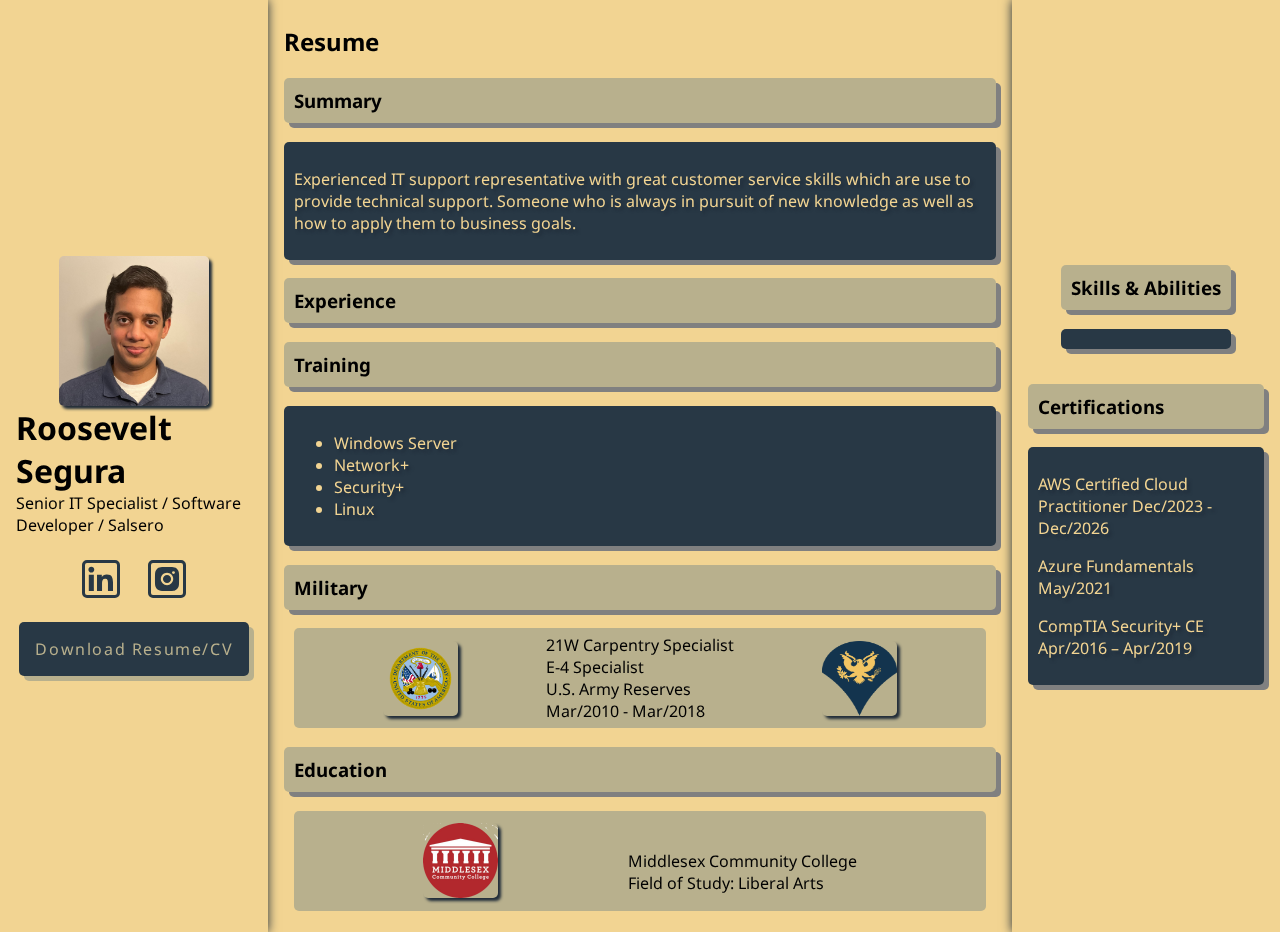
==== index.html @ 820434e1 "fixed links and added download" ====
<!DOCTYPE html>
<html lang="en">

<head>
  <meta charset="UTF-8" />
  <meta name="viewport" content="width=device-width, initial-scale=1.0" />
  <link rel="stylesheet" href="/src/styles/styles.css" />
  <link href='https://unpkg.com/boxicons@2.1.4/css/boxicons.min.css' rel='stylesheet'>
  <script type="module" src="./script.js" async></script>

  <title>Roosevelt Resume</title>
</head>

<body class="container">
  <!-- 
    Sidebar starts
  -->
  <aside>
    <!-- Photo -->
    <img src="/assets/profile.jpg" alt="Profile Picture">
    <!-- Name -->
    <header>
      <h1>Roosevelt Segura</h1>
      <p>Senior IT Specialist / Software Developer / Salsero </p>
    </header>
    <!-- Options -->
   
    <!-- Links -->
<div class="social">
  <a href="https://www.linkedin.com/in/rooseveltbsegura"><i class='bx bxl-linkedin'></i></a>
  <a href="https://www.instagram.com/salsasegura/"><i class='bx bxl-instagram-alt'></i></a>
</div>
<!-- Download Button -->

<a href="" download="Resume 23.12.pdf" class="btn">Download Resume/CV</a>

  </aside>
  <!-- Sidebar Ends -->

  <!-- Main content -->
  <main>
    <div>
      <!-- Summary -->
      <h2>Resume</h2>
      <div>
        <h3>Summary</h3>
        <div class="summary" id="summary">
          <p>
            Experienced IT support representative with great customer service
            skills which are use to provide technical support. Someone who is
            always in pursuit of new knowledge as well as how to apply them to
            business goals.
          </p>
        </div>
      </div>
      <!-- Summary Ends -->
   
      <!-- Job Experience -->
      <div class="Experience jobs">
        <h3>Experience</h3>
        <div class="jobitems" id="jobbox">
          <!-- PSM @ IHI -->
          <!-- Ventus -->
          <!-- Pillar -->
          <!-- Jounce -->
          
          <!-- <div class="job">
            <div class="jobheader">
              <img src="./assets/jounce.jpg" alt="Jounce" />
              <h4>
                Senior Help Desk Technician
                <br />
                Jounce Therapeutics
                <br />
                Cambridge, MA
                <br />
                July/2021 – Feb/2022
              </h4>
            </div>
            <div class="jobcontent">
              <div class="desc">
                <h4>Description</h4>
                <p>
                  First point of support across the company for all information
                  systems
                  <br />
                  Create Virtual Machines for end-users and business needs.
                  <br />
                  Managed Microsoft 365 accounts.
                  <br />
                  Creation of M365 Teams and email distribution list.
                  <br />
                  Managed Box accounts and permissions to company’s folders
                  <br />
                  Troubleshoot SSO issue.
                  <br />
                  Coordinated with vendors for lab equipment maintenance.
                  <br />
                  Provides basic training to users as needed.
                  <br />
                  Allocate equipment for onboarding and off-boarding personnel.
                  <br />
                  Responded to alerts from endpoint protection software.
                  <br />
                </p>
              </div>
              <div class="tools">
                <h4>Tools</h4>
                <ul>
                  <li>Jira</li>
                  <li>Microsoft 365</li>
                  <li>CyberArk</li>
                </ul>
              </div>
            </div>
          </div> 

          <!-- MGH -->
          
          <!-- <div class="job">
            <div class="jobheader">
              <img src="./assets/mgb.png" alt="image" />
              <h4>
                Desktop Support Analyst
                <br />
                Massachusetts General Hospital
                <br />
                Boston, MA
                <br />
                May/2019 – Present
              </h4>
            </div>
            <div class="jobcontent">
              <div class="desc">
                <h4>Description</h4>
                <p>
                  Collaborate and communicate effectively with colleagues, and
                  other hospital personnel, to facilitate day to day operations.
                  <br />
                  Troubleshoot / repair hardware and software problem
                  <br />
                  Install patches / upgrades to Desktop / Office based
                  applications.
                  <br />
                  Coordinates with System Administrators on mission critical
                  application issues.
                  <br />
                  Provide training and documentation instructions for hardware
                  and software operation for clinical systems.
                  <br />
                  Provide phone, e-mail, on-site, and off-site direct user
                  support as required.
                  <br />
                  Investigates, plans, implements, tests, and debugs operating
                  system software.
                  <br />
                  Troubleshoots and resolves hardware, software, and
                  connectivity problems, including user access and component
                  configuration.
                  <br />
                  Provide advanced technical assistance and maintenance support
                  to department and users.
                  <br />
                  Records and maintains hardware and software inventories for
                  ender user license agreements.
                  <br />
                  Performs problem resolution and provides on-call support for
                  computer/network systems.
                </p>
              </div>
              <div class="tools">
                <h4>Tools</h4>
                <ul>
                  <li>tool</li>
                  <li></li>
                  <li></li>
                </ul>
              </div>
            </div>
          </div> -->

          <!-- Lincoln Lab -->

          <!-- <div class="job">
            <div class="jobheader">
              <img src="./assets/MITblack.png" alt="image" />
              <h4>
                System Support Analyst
                <br />
                MIT Lincoln Laboratory
                <br />
                Lexington, MA
                <br />
                Apr/2019 – May/2019
              </h4>
            </div>
            <div class="jobcontent">
              <div class="desc">
                <h4>Description</h4>
                <p>
                  Provide desktop and laptop desk side support for Windows & Mac
                  systems.
                  <br />
                  Provide technical support and training to personal computer
                  and PC network users. <br />
                  Assist users in solving IT problems using available hardware
                  and software tools.
                  <br />
                  Support, install, and maintain personal computers, local area
                  networks, operating systems, software, and related IT
                  peripherals.
                  <br />
                  Install and support hardware and software components for user
                  groups, perform preventive maintenance, and test equipment.
                  <br />
                  Evaluate system configuration and software to ensure effective
                  use of hardware resources. <br />
                  Engage with users to determine their potential future business
                  requirements and create ways to streamline making these
                  requirements a reality.
                  <br />
                  Provide positive customer experiences when working with users.
                  <br />
                  Use “Footprints” ticketing system daily to triage tickets,
                  escalations, issues, etc.
                </p>
              </div>
              <div class="tools">
                <h4>Tools</h4>
                <ul>
                  <li>tool</li>
                  <li></li>
                  <li></li>
                </ul>
              </div>
            </div>
          </div>  -->

          <!-- Netscout -->

        <!-- <div class="job">
            <div class="jobheader">
              <img src="./assets/NS_ORB_COL_POS_RGB.svg" alt="image" />
              <h4>
                IT Help Desk Support Specialist
                <br />
                Netscout
                <br />
                Westford, MA
                <br />
                Nov/2018 – Mar/2019
              </h4>
            </div>
            <div class="jobcontent">
              <div class="desc">
                <h4>Description</h4>
                <p>
                  Provide desktop end-user support, PC setup/configuration and
                  resolution of all IT Client Services requests, for local and
                  remote employees.
                  <br />
                  Provide technical support to end users in support of hardware,
                  software, peripherals, and network infrastructure.
                  <br />
                  Build and deploy various brands of personal computers with
                  associated configurations.
                  <br />
                  Deploy and support VOIP phone hardware and software.
                  <br />
                  Maintain and enforce corporate hardware, software, and
                  anti-virus policies.
                  <br />
                  Update online helpdesk ticketing system, to track progress and
                  status.
                  <br />
                  Attend regular staff meetings to report on tasks.
                  <br />
                  Act as a resource for all employees regarding technical
                  questions, and training.
                </p>
              </div>
              <div class="tools">
                <h4>Tools</h4>
                <ul>
                  <li>tool</li>
                  <li></li>
                  <li></li>
                </ul>
              </div>
            </div>
          </div>  -->

          <!-- MilliporeSigma -->

          <!-- <div class="job">
            <div class="jobheader">
              <img src="./assets/millipore.png" alt="" />
              <h4>
                Line Assembler
                <br />
                MilliporeSigma
                <br />
                Danvers, MA
                <br />
                Apr/2018 – Oct/2018
              </h4>
            </div>
            <div class="jobcontent">
              <div class="desc">
                <h4>Description</h4>
                <p>
                  Followed detailed instructions and established procedures
                  during the assembly of product.
                  <br />
                  producing and packaging medical disposables in a
                  bio-pharmaceutical environment.
                  <br />
                  Maintains a safe and clean working environment by complying
                  with procedures, rules, and regulations.
                </p>
              </div>
              <div class="tools">
                <h4>Tools</h4>
                <ul>
                  <li>tool</li>
                  <li></li>
                  <li></li>
                </ul>
              </div>
            </div>
          </div> -->

          <!-- 1Path -->

          <!-- <div class="job">
            <div class="jobheader">
              <img src="./assets/1Path.png" alt="" />
              <h4>
                Help Desk Technician I
                <br />
                1Path
                <br />
                North Andover, MA
                <br />
                Aug/2017 – Jan/2018
              </h4>
            </div>
            <div class="jobcontent">
              <div class="desc">
                <h4>Description</h4>
                <p>
                  Install, modify, and repair computer hardware and software.
                  <br />
                  Manage Active Directory.
                  <br />
                  Manage and Troubleshoot Office 365 email.
                  <br />
                  Troubleshoot MS Windows 7 & 10.
                  <br />
                  Coordinate with remote users for PC repairs and diagnostics.
                  <br />
                  Troubleshoot network connectivity issues, working with remote
                  users on a corporate network.
                </p>
              </div>
              <div class="tools">
                <h4>Tools</h4>
                <ul>
                  <li>tool</li>
                  <li></li>
                  <li></li>
                </ul>
              </div>
            </div>
          </div> 

           G4S

          <!-- <div class="job">
            <div class="jobheader">
              <img src="./assets/G4S-Logo.png" alt="" />
              <h4>
                Help Desk Technician I
                <br />
                G4S Secure Integration
                <br />
                Burlington, MA
                <br />
                Oct/2016 – March/2017
              </h4>
            </div>
            <div class="jobcontent">
              <div class="desc">
                <h4>Description</h4>
                <p>
                  Monitor hardware, software and networks.
                  <br />
                  Used internal ticketing systems to track, manage, review machine
                  issues.
                </p>
              </div>
              <div class="tools">
                <h4>Tools</h4>
                <ul>
                  <li>tool</li>
                  <li></li>
                  <li></li>
                </ul>
              </div>
            </div>
          </div> -->

          <!--Job Items End -->
        </div>
          <!-- Job Experience Ends -->
      </div>
       <!-- Trainig Starts -->
       <div>
        <h3>Training</h3>
        <div class="training">
          <ul>
            <li>Windows Server</li>
            <li>Network+</li>
            <li>Security+</li>
            <li>Linux</li>
          </ul>
        </div>
      </div>
<!-- Training Ends -->
      <!-- Military -->
      <div>
        <h3>Military</h3>
        <div class="military">
          <img src="./assets/sealArmy.png" alt="" />
          <p>
            21W Carpentry Specialist
            <br />
            E-4 Specialist
            <br />
            U.S. Army Reserves
            <br />
            Mar/2010 - Mar/2018
          </p>
          <img src="./assets/e4.png" alt="" />
        </div>
      </div>
      <div>
        <h3>Education</h3>
        <div class="education">
          <img src="./assets/MCC-300x300.webp" alt="MMC logo">
          <p>
            <br>
            Middlesex Community College
            <br>
            Field of Study: Liberal Arts
        </div>
        </p>
      </div>
    </div>
  </main>
  <!-- Third Column -->
<div class="thirdcolumn">
  <!-- Skills -->
  <div>
    <h3>Skills & Abilities</h3>
    <ul class="skills" id="skillbox">
    </ul>
  </div>
  <!-- Skill Ends -->
  <!-- Certification -->
  <div>
    <h3>Certifications</h3>
    <div class="certs"> 
      <p>AWS Certified Cloud Practitioner Dec/2023 - Dec/2026</p>
      <p>Azure Fundamentals May/2021</p>
      <p>CompTIA Security+ CE Apr/2016 – Apr/2019</p>
      
    </div>
  </div>
  <!-- Certifications End -->
</div>
  <!-- End of third Column -->
 
</body>

</html>
---- src/styles/styles.css ----
@import"https://fonts.googleapis.com/css2?family=Noto+Sans&display=swap";*{font-family:Arial,Helvetica,sans-serif;font-family:"Noto Sans",sans-serif}.social a{text-decoration:none;display:inline-flex;justify-content:center;align-items:center;width:2rem;height:2rem;background:rgba(0,0,0,0);border:.2rem solid #283845;border-radius:5px;font-size:2rem;color:#283845;margin:1.5rem .75rem 1.5rem;transition:.5s ease}.social a:hover{background-color:#202c39;color:#b8b08d;box-shadow:0 0 .5rem #202c39}.btn{text-decoration:none;display:inline-block;padding:1rem;background:#283845;border-radius:5px;box-shadow:5px 5px 0px #b8b08d;font-size:1rem;color:#b8b08d;letter-spacing:.1rem;transition:.5s ease}btn:hover{box-shadow:none}.container{display:grid;grid-template-columns:1fr 2.5fr 1fr;margin:0;background-color:#f2d492}.container aside{display:grid;align-content:center;justify-items:center;height:100vh;position:sticky;align-self:start;top:0;padding:1rem;margin-right:1rem;box-shadow:0px 0px 10px #202c39}.container aside img{width:150px}.container aside header,.container aside h1,.container aside p{margin:0%;padding:0%}.container aside ul{margin:0;padding:0}.container aside li{text-decoration:none;list-style:none;padding:.5rem}main{margin:auto;max-width:800px;top:0;bottom:0}h3{background-color:#b8b08d;padding:10px;border-radius:5px;box-shadow:5px 5px 0px gray}.skills,.summary,.certs,.training{background-color:#283845;color:#f2d492;box-shadow:5px 5px 0px gray;border-radius:5px;text-shadow:3px 3px 3px #202c39;padding:10px;border-radius:5px;list-style:none}img{height:auto;width:75px;border-radius:5px;box-shadow:3px 3px 3px #202c39}.job{background-color:#f29559;padding:0px;margin:10px;display:grid;min-width:300px;border-radius:5px}.job h4{margin:0%}.job .jobheader{background-color:#283845;max-height:75px;display:flex;align-items:center;padding:10px;gap:10px;box-shadow:5px 5px 0px gray;border-radius:5px;text-shadow:3px 3px 3px #202c39}.job .jobheader h4{color:#f2d492}.job .jobcontent{display:grid;grid-template-columns:1fr minmax(125px, 150px);padding:10px;color:#283845;font-weight:bold}.job .jobcontent h4{display:grid;place-items:center;text-decoration:underline}.job .jobcontent .desc{min-width:150px}.job .jobcontent .tools{min-width:125px}.job .jobcontent .tools li{list-style-type:none}.military{height:100px;border-radius:5px;display:flex;justify-content:space-evenly;align-items:center;margin:10px;background-color:#b8b08d}.military img{border-radius:5px;height:75px}.education{height:100px;border-radius:5px;display:flex;justify-content:space-evenly;align-items:center;margin:10px;background-color:#b8b08d}.education img{border-radius:5px;height:75px}.thirdcolumn{z-index:-100;display:grid;align-content:center;justify-items:center;height:100vh;position:sticky;align-self:start;top:0;bottom:0;padding:1rem;margin-left:1rem;box-shadow:0px 0px 10px #202c39}
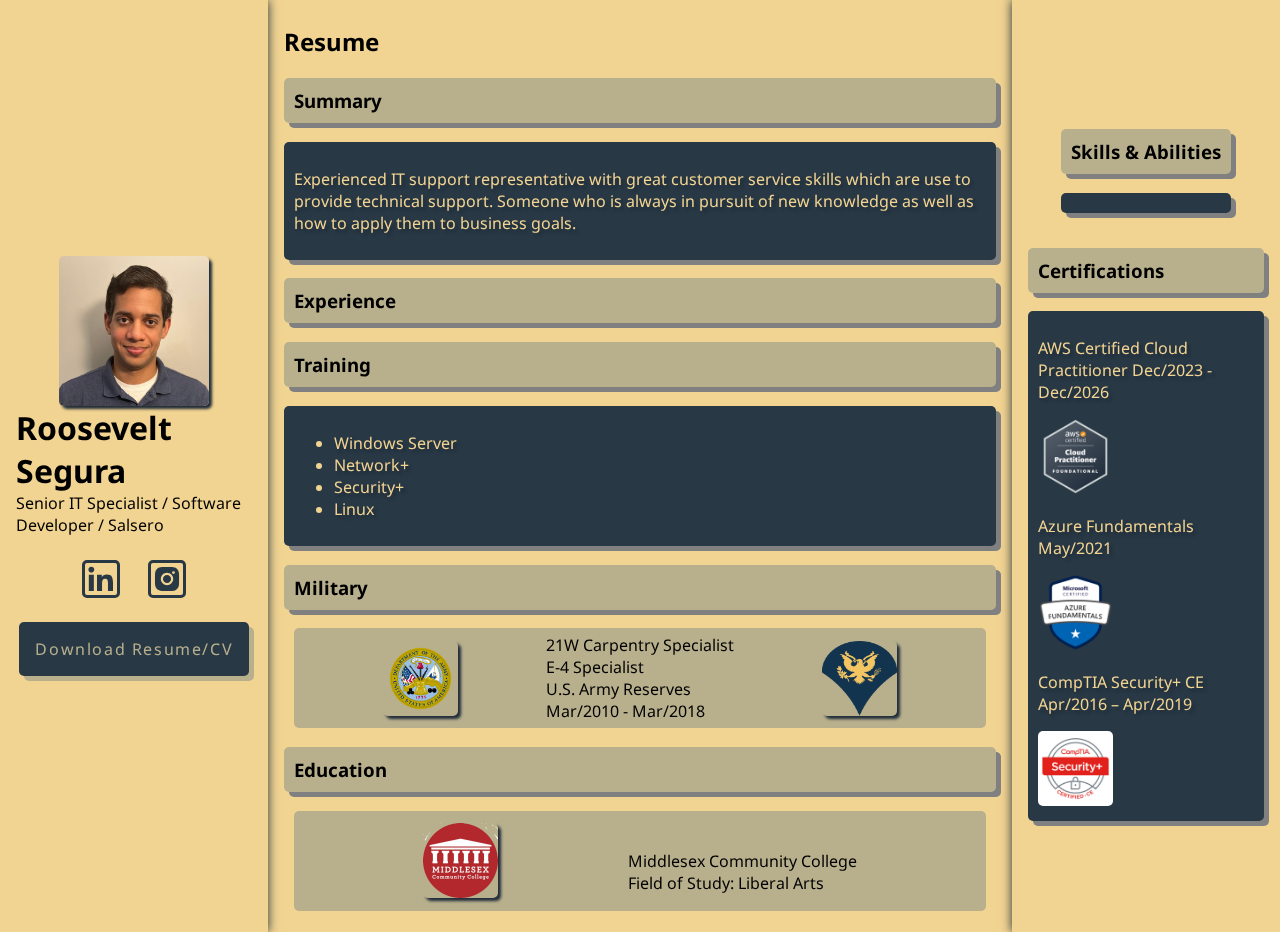
==== commit e2eb95b6: "added certs pictures" ====
--- a/index.html
+++ b/index.html
@@ -24,15 +24,15 @@
       <p>Senior IT Specialist / Software Developer / Salsero </p>
     </header>
     <!-- Options -->
-   
+
     <!-- Links -->
-<div class="social">
-  <a href="https://www.linkedin.com/in/rooseveltbsegura"><i class='bx bxl-linkedin'></i></a>
-  <a href="https://www.instagram.com/salsasegura/"><i class='bx bxl-instagram-alt'></i></a>
-</div>
-<!-- Download Button -->
-
-<a href="" download="Resume 23.12.pdf" class="btn">Download Resume/CV</a>
+    <div class="social">
+      <a href="https://www.linkedin.com/in/rooseveltbsegura"><i class='bx bxl-linkedin'></i></a>
+      <a href="https://www.instagram.com/salsasegura/"><i class='bx bxl-instagram-alt'></i></a>
+    </div>
+    <!-- Download Button -->
+
+    <a href="" download="Resume 23.12.pdf" class="btn">Download Resume/CV</a>
 
   </aside>
   <!-- Sidebar Ends -->
@@ -54,7 +54,7 @@
         </div>
       </div>
       <!-- Summary Ends -->
-   
+
       <!-- Job Experience -->
       <div class="Experience jobs">
         <h3>Experience</h3>
@@ -63,7 +63,7 @@
           <!-- Ventus -->
           <!-- Pillar -->
           <!-- Jounce -->
-          
+
           <!-- <div class="job">
             <div class="jobheader">
               <img src="./assets/jounce.jpg" alt="Jounce" />
@@ -116,7 +116,7 @@
           </div> 
 
           <!-- MGH -->
-          
+
           <!-- <div class="job">
             <div class="jobheader">
               <img src="./assets/mgb.png" alt="image" />
@@ -238,7 +238,7 @@
 
           <!-- Netscout -->
 
-        <!-- <div class="job">
+          <!-- <div class="job">
             <div class="jobheader">
               <img src="./assets/NS_ORB_COL_POS_RGB.svg" alt="image" />
               <h4>
@@ -412,10 +412,10 @@
 
           <!--Job Items End -->
         </div>
-          <!-- Job Experience Ends -->
-      </div>
-       <!-- Trainig Starts -->
-       <div>
+        <!-- Job Experience Ends -->
+      </div>
+      <!-- Trainig Starts -->
+      <div>
         <h3>Training</h3>
         <div class="training">
           <ul>
@@ -426,7 +426,7 @@
           </ul>
         </div>
       </div>
-<!-- Training Ends -->
+      <!-- Training Ends -->
       <!-- Military -->
       <div>
         <h3>Military</h3>
@@ -459,28 +459,31 @@
     </div>
   </main>
   <!-- Third Column -->
-<div class="thirdcolumn">
-  <!-- Skills -->
-  <div>
-    <h3>Skills & Abilities</h3>
-    <ul class="skills" id="skillbox">
-    </ul>
+  <div class="thirdcolumn">
+    <!-- Skills -->
+    <div>
+      <h3>Skills & Abilities</h3>
+      <ul class="skills" id="skillbox">
+      </ul>
+    </div>
+    <!-- Skill Ends -->
+    <!-- Certification -->
+    <div>
+      <h3>Certifications</h3>
+      <div class="certs">
+        <p>AWS Certified Cloud Practitioner Dec/2023 - Dec/2026</p>
+        <img src="assets/AWS.png" alt="aws">
+        <p>Azure Fundamentals May/2021</p>
+        <img src="assets/Azure.png" alt="">
+        <p>CompTIA Security+ CE Apr/2016 – Apr/2019</p>
+        <img src="assets/CompTIA_Security_2Bce.png" alt="">
+
+      </div>
+    </div>
+    <!-- Certifications End -->
   </div>
-  <!-- Skill Ends -->
-  <!-- Certification -->
-  <div>
-    <h3>Certifications</h3>
-    <div class="certs"> 
-      <p>AWS Certified Cloud Practitioner Dec/2023 - Dec/2026</p>
-      <p>Azure Fundamentals May/2021</p>
-      <p>CompTIA Security+ CE Apr/2016 – Apr/2019</p>
-      
-    </div>
-  </div>
-  <!-- Certifications End -->
-</div>
   <!-- End of third Column -->
- 
+
 </body>
 
 </html>--- a/src/styles/styles.css
+++ b/src/styles/styles.css
@@ -1 +1 @@
-@import"https://fonts.googleapis.com/css2?family=Noto+Sans&display=swap";*{font-family:Arial,Helvetica,sans-serif;font-family:"Noto Sans",sans-serif}.social a{text-decoration:none;display:inline-flex;justify-content:center;align-items:center;width:2rem;height:2rem;background:rgba(0,0,0,0);border:.2rem solid #283845;border-radius:5px;font-size:2rem;color:#283845;margin:1.5rem .75rem 1.5rem;transition:.5s ease}.social a:hover{background-color:#202c39;color:#b8b08d;box-shadow:0 0 .5rem #202c39}.btn{text-decoration:none;display:inline-block;padding:1rem;background:#283845;border-radius:5px;box-shadow:5px 5px 0px #b8b08d;font-size:1rem;color:#b8b08d;letter-spacing:.1rem;transition:.5s ease}btn:hover{box-shadow:none}.container{display:grid;grid-template-columns:1fr 2.5fr 1fr;margin:0;background-color:#f2d492}.container aside{display:grid;align-content:center;justify-items:center;height:100vh;position:sticky;align-self:start;top:0;padding:1rem;margin-right:1rem;box-shadow:0px 0px 10px #202c39}.container aside img{width:150px}.container aside header,.container aside h1,.container aside p{margin:0%;padding:0%}.container aside ul{margin:0;padding:0}.container aside li{text-decoration:none;list-style:none;padding:.5rem}main{margin:auto;max-width:800px;top:0;bottom:0}h3{background-color:#b8b08d;padding:10px;border-radius:5px;box-shadow:5px 5px 0px gray}.skills,.summary,.certs,.training{background-color:#283845;color:#f2d492;box-shadow:5px 5px 0px gray;border-radius:5px;text-shadow:3px 3px 3px #202c39;padding:10px;border-radius:5px;list-style:none}img{height:auto;width:75px;border-radius:5px;box-shadow:3px 3px 3px #202c39}.job{background-color:#f29559;padding:0px;margin:10px;display:grid;min-width:300px;border-radius:5px}.job h4{margin:0%}.job .jobheader{background-color:#283845;max-height:75px;display:flex;align-items:center;padding:10px;gap:10px;box-shadow:5px 5px 0px gray;border-radius:5px;text-shadow:3px 3px 3px #202c39}.job .jobheader h4{color:#f2d492}.job .jobcontent{display:grid;grid-template-columns:1fr minmax(125px, 150px);padding:10px;color:#283845;font-weight:bold}.job .jobcontent h4{display:grid;place-items:center;text-decoration:underline}.job .jobcontent .desc{min-width:150px}.job .jobcontent .tools{min-width:125px}.job .jobcontent .tools li{list-style-type:none}.military{height:100px;border-radius:5px;display:flex;justify-content:space-evenly;align-items:center;margin:10px;background-color:#b8b08d}.military img{border-radius:5px;height:75px}.education{height:100px;border-radius:5px;display:flex;justify-content:space-evenly;align-items:center;margin:10px;background-color:#b8b08d}.education img{border-radius:5px;height:75px}.thirdcolumn{z-index:-100;display:grid;align-content:center;justify-items:center;height:100vh;position:sticky;align-self:start;top:0;bottom:0;padding:1rem;margin-left:1rem;box-shadow:0px 0px 10px #202c39}+@import"https://fonts.googleapis.com/css2?family=Noto+Sans&display=swap";*{font-family:Arial,Helvetica,sans-serif;font-family:"Noto Sans",sans-serif}.social a{text-decoration:none;display:inline-flex;justify-content:center;align-items:center;width:2rem;height:2rem;background:rgba(0,0,0,0);border:.2rem solid #283845;border-radius:5px;font-size:2rem;color:#283845;margin:1.5rem .75rem 1.5rem;transition:.3s ease}.social a:hover{background-color:#202c39;color:#b8b08d;box-shadow:0 0 .5rem #202c39;transition:.5s ease}.btn{text-decoration:none;display:inline-block;padding:1rem;background:#283845;border-radius:5px;box-shadow:5px 5px 0px #b8b08d;font-size:1rem;color:#b8b08d;letter-spacing:.1rem;transition:.3s ease}.btn:hover{box-shadow:none;transition:.5s ease;transform:translateY(1px)}.container{display:grid;grid-template-columns:1fr 2.5fr 1fr;margin:0;background-color:#f2d492}.container aside{display:grid;align-content:center;justify-items:center;height:100vh;position:sticky;align-self:start;top:0;padding:1rem;margin-right:1rem;box-shadow:0px 0px 10px #202c39}.container aside img{width:150px}.container aside header,.container aside h1,.container aside p{margin:0%;padding:0%}.container aside ul{margin:0;padding:0}.container aside li{text-decoration:none;list-style:none;padding:.5rem}main{margin:auto;max-width:800px;top:0;bottom:0}h3{background-color:#b8b08d;padding:10px;border-radius:5px;box-shadow:5px 5px 0px gray}.skills,.summary,.certs,.training{background-color:#283845;color:#f2d492;box-shadow:5px 5px 0px gray;border-radius:5px;text-shadow:3px 3px 3px #202c39;padding:10px;border-radius:5px;list-style:none}img{height:auto;width:75px;border-radius:5px;box-shadow:3px 3px 3px #202c39}.job{background-color:#f29559;padding:0px;margin:10px;display:grid;min-width:300px;border-radius:5px}.job h4{margin:0%}.job .jobheader{background-color:#283845;max-height:75px;display:flex;align-items:center;padding:10px;gap:10px;box-shadow:5px 5px 0px gray;border-radius:5px;text-shadow:3px 3px 3px #202c39}.job .jobheader h4{color:#f2d492}.job .jobcontent{display:grid;grid-template-columns:1fr minmax(125px, 150px);padding:10px;color:#283845;font-weight:bold}.job .jobcontent h4{display:grid;place-items:center;text-decoration:underline}.job .jobcontent .desc{min-width:150px}.job .jobcontent .tools{min-width:125px}.job .jobcontent .tools li{list-style-type:none}.military{height:100px;border-radius:5px;display:flex;justify-content:space-evenly;align-items:center;margin:10px;background-color:#b8b08d}.military img{border-radius:5px;height:75px}.education{height:100px;border-radius:5px;display:flex;justify-content:space-evenly;align-items:center;margin:10px;background-color:#b8b08d}.education img{border-radius:5px;height:75px}.thirdcolumn{z-index:-100;display:grid;align-content:center;justify-items:center;height:100vh;position:sticky;align-self:start;top:0;bottom:0;padding:1rem;margin-left:1rem;box-shadow:0px 0px 10px #202c39}.thirdcolumn img{box-shadow:none}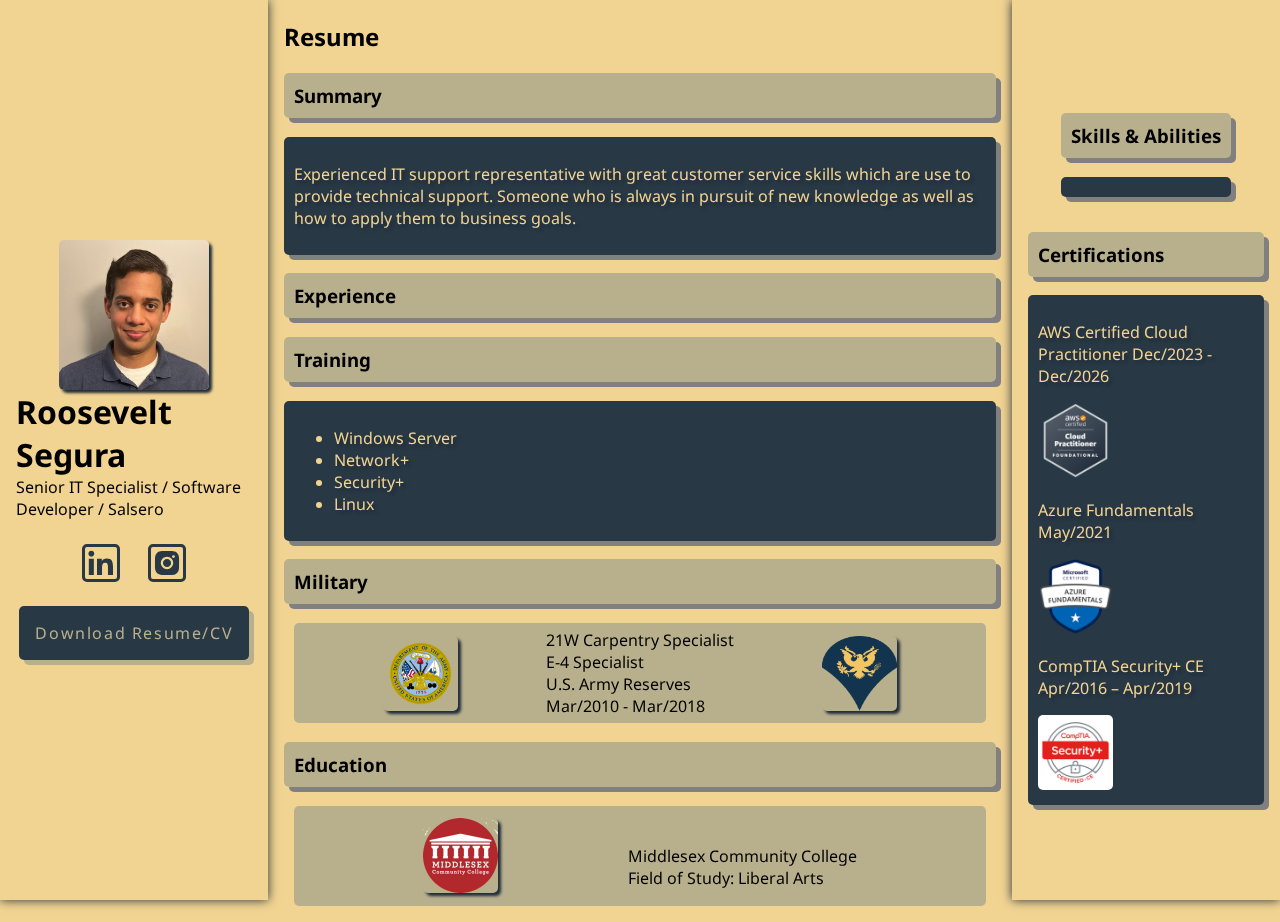
==== commit 35f3c9b0: "fixed the moving sides" ====
--- a/index.html
+++ b/index.html
@@ -32,7 +32,7 @@
     </div>
     <!-- Download Button -->
 
-    <a href="" download="Resume 23.12.pdf" class="btn">Download Resume/CV</a>
+    <a href="./Resume 23.12.pdf" download class="btn">Download Resume/CV</a>
 
   </aside>
   <!-- Sidebar Ends -->
@@ -459,7 +459,7 @@
     </div>
   </main>
   <!-- Third Column -->
-  <div class="thirdcolumn">
+  <div class="column-3">
     <!-- Skills -->
     <div>
       <h3>Skills & Abilities</h3>
--- a/src/styles/styles.css
+++ b/src/styles/styles.css
@@ -1 +1 @@
-@import"https://fonts.googleapis.com/css2?family=Noto+Sans&display=swap";*{font-family:Arial,Helvetica,sans-serif;font-family:"Noto Sans",sans-serif}.social a{text-decoration:none;display:inline-flex;justify-content:center;align-items:center;width:2rem;height:2rem;background:rgba(0,0,0,0);border:.2rem solid #283845;border-radius:5px;font-size:2rem;color:#283845;margin:1.5rem .75rem 1.5rem;transition:.3s ease}.social a:hover{background-color:#202c39;color:#b8b08d;box-shadow:0 0 .5rem #202c39;transition:.5s ease}.btn{text-decoration:none;display:inline-block;padding:1rem;background:#283845;border-radius:5px;box-shadow:5px 5px 0px #b8b08d;font-size:1rem;color:#b8b08d;letter-spacing:.1rem;transition:.3s ease}.btn:hover{box-shadow:none;transition:.5s ease;transform:translateY(1px)}.container{display:grid;grid-template-columns:1fr 2.5fr 1fr;margin:0;background-color:#f2d492}.container aside{display:grid;align-content:center;justify-items:center;height:100vh;position:sticky;align-self:start;top:0;padding:1rem;margin-right:1rem;box-shadow:0px 0px 10px #202c39}.container aside img{width:150px}.container aside header,.container aside h1,.container aside p{margin:0%;padding:0%}.container aside ul{margin:0;padding:0}.container aside li{text-decoration:none;list-style:none;padding:.5rem}main{margin:auto;max-width:800px;top:0;bottom:0}h3{background-color:#b8b08d;padding:10px;border-radius:5px;box-shadow:5px 5px 0px gray}.skills,.summary,.certs,.training{background-color:#283845;color:#f2d492;box-shadow:5px 5px 0px gray;border-radius:5px;text-shadow:3px 3px 3px #202c39;padding:10px;border-radius:5px;list-style:none}img{height:auto;width:75px;border-radius:5px;box-shadow:3px 3px 3px #202c39}.job{background-color:#f29559;padding:0px;margin:10px;display:grid;min-width:300px;border-radius:5px}.job h4{margin:0%}.job .jobheader{background-color:#283845;max-height:75px;display:flex;align-items:center;padding:10px;gap:10px;box-shadow:5px 5px 0px gray;border-radius:5px;text-shadow:3px 3px 3px #202c39}.job .jobheader h4{color:#f2d492}.job .jobcontent{display:grid;grid-template-columns:1fr minmax(125px, 150px);padding:10px;color:#283845;font-weight:bold}.job .jobcontent h4{display:grid;place-items:center;text-decoration:underline}.job .jobcontent .desc{min-width:150px}.job .jobcontent .tools{min-width:125px}.job .jobcontent .tools li{list-style-type:none}.military{height:100px;border-radius:5px;display:flex;justify-content:space-evenly;align-items:center;margin:10px;background-color:#b8b08d}.military img{border-radius:5px;height:75px}.education{height:100px;border-radius:5px;display:flex;justify-content:space-evenly;align-items:center;margin:10px;background-color:#b8b08d}.education img{border-radius:5px;height:75px}.thirdcolumn{z-index:-100;display:grid;align-content:center;justify-items:center;height:100vh;position:sticky;align-self:start;top:0;bottom:0;padding:1rem;margin-left:1rem;box-shadow:0px 0px 10px #202c39}.thirdcolumn img{box-shadow:none}+@import"https://fonts.googleapis.com/css2?family=Noto+Sans&display=swap";*{font-family:Arial,Helvetica,sans-serif;font-family:"Noto Sans",sans-serif}.column-3{z-index:-100;display:grid;align-content:center;justify-items:center;height:100vh;position:sticky;align-self:start;top:0;bottom:0;padding:0rem 1rem;margin-left:1rem;box-shadow:0px 0px 10px #202c39}.column-3 img{box-shadow:none}.social a{text-decoration:none;display:inline-flex;justify-content:center;align-items:center;width:2rem;height:2rem;background:rgba(0,0,0,0);border:.2rem solid #283845;border-radius:5px;font-size:2rem;color:#283845;margin:1.5rem .75rem 1.5rem;transition:.3s ease}.social a:hover{background-color:#202c39;color:#b8b08d;box-shadow:0 0 .5rem #202c39;transition:.5s ease}.btn{text-decoration:none;display:inline-block;padding:1rem;background:#283845;border-radius:5px;box-shadow:5px 5px 0px #b8b08d;font-size:1rem;color:#b8b08d;letter-spacing:.1rem;transition:.3s ease}.btn:hover{box-shadow:none;transition:.5s ease;transform:translateY(1px)}.container{display:grid;grid-template-columns:1fr 2.5fr 1fr;margin:0;background-color:#f2d492}.container aside{display:grid;align-content:center;justify-items:center;height:100vh;position:sticky;align-self:start;top:0;padding:0rem 1rem;margin-right:1rem;box-shadow:0px 0px 10px #202c39}.container aside img{width:150px}.container aside header,.container aside h1,.container aside p{margin:0%;padding:0%}.container aside ul{margin:0;padding:0}.container aside li{text-decoration:none;list-style:none;padding:.5rem}main{margin:auto;max-width:800px;top:0;bottom:0}h3{background-color:#b8b08d;padding:10px;border-radius:5px;box-shadow:5px 5px 0px gray}.skills,.summary,.certs,.training{background-color:#283845;color:#f2d492;box-shadow:5px 5px 0px gray;border-radius:5px;text-shadow:3px 3px 3px #202c39;padding:10px;border-radius:5px;list-style:none}img{height:auto;width:75px;border-radius:5px;box-shadow:3px 3px 3px #202c39}.job{background-color:#f29559;padding:0px;margin:10px;display:grid;min-width:300px;border-radius:5px}.job h4{margin:0%}.job .jobheader{background-color:#283845;max-height:75px;display:flex;align-items:center;padding:10px;gap:10px;box-shadow:5px 5px 0px gray;border-radius:5px;text-shadow:3px 3px 3px #202c39}.job .jobheader h4{color:#f2d492}.job .jobcontent{display:grid;grid-template-columns:1fr minmax(125px, 150px);padding:10px;color:#283845;font-weight:bold}.job .jobcontent h4{display:grid;place-items:center;text-decoration:underline}.job .jobcontent .desc{min-width:150px}.job .jobcontent .tools{min-width:125px}.job .jobcontent .tools li{list-style-type:none}.military{height:100px;border-radius:5px;display:flex;justify-content:space-evenly;align-items:center;margin:10px;background-color:#b8b08d}.military img{border-radius:5px;height:75px}.education{height:100px;border-radius:5px;display:flex;justify-content:space-evenly;align-items:center;margin:10px;background-color:#b8b08d}.education img{border-radius:5px;height:75px}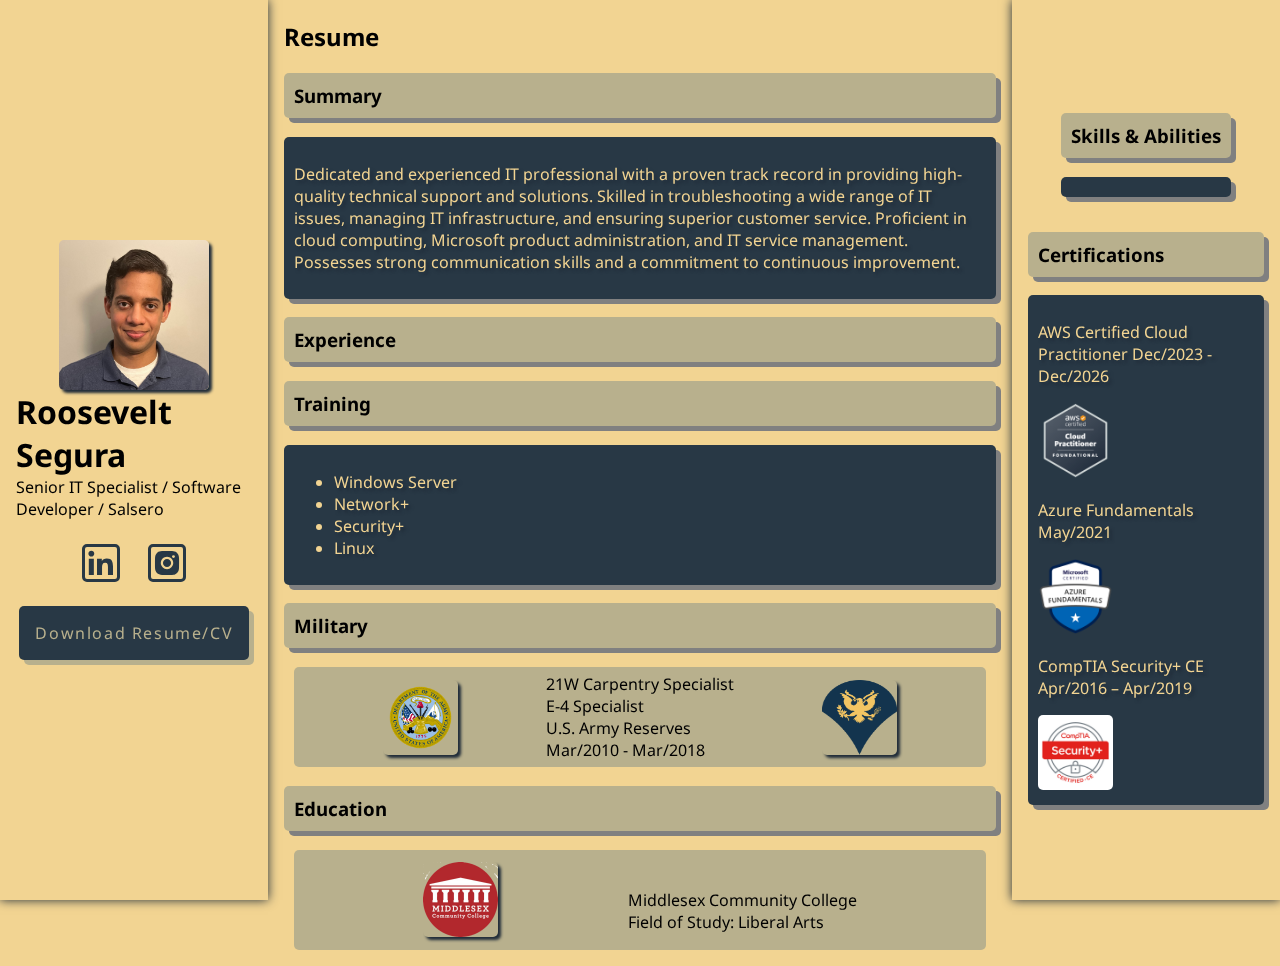
==== commit 54c518ce: "Updated summary" ====
--- a/index.html
+++ b/index.html
@@ -46,10 +46,7 @@
         <h3>Summary</h3>
         <div class="summary" id="summary">
           <p>
-            Experienced IT support representative with great customer service
-            skills which are use to provide technical support. Someone who is
-            always in pursuit of new knowledge as well as how to apply them to
-            business goals.
+            Dedicated and experienced IT professional with a proven track record in providing high-quality technical support and solutions. Skilled in troubleshooting a wide range of IT issues, managing IT infrastructure, and ensuring superior customer service. Proficient in cloud computing, Microsoft product administration, and IT service management. Possesses strong communication skills and a commitment to continuous improvement.
           </p>
         </div>
       </div>
@@ -486,4 +483,4 @@
 
 </body>
 
-</html>+</html>
